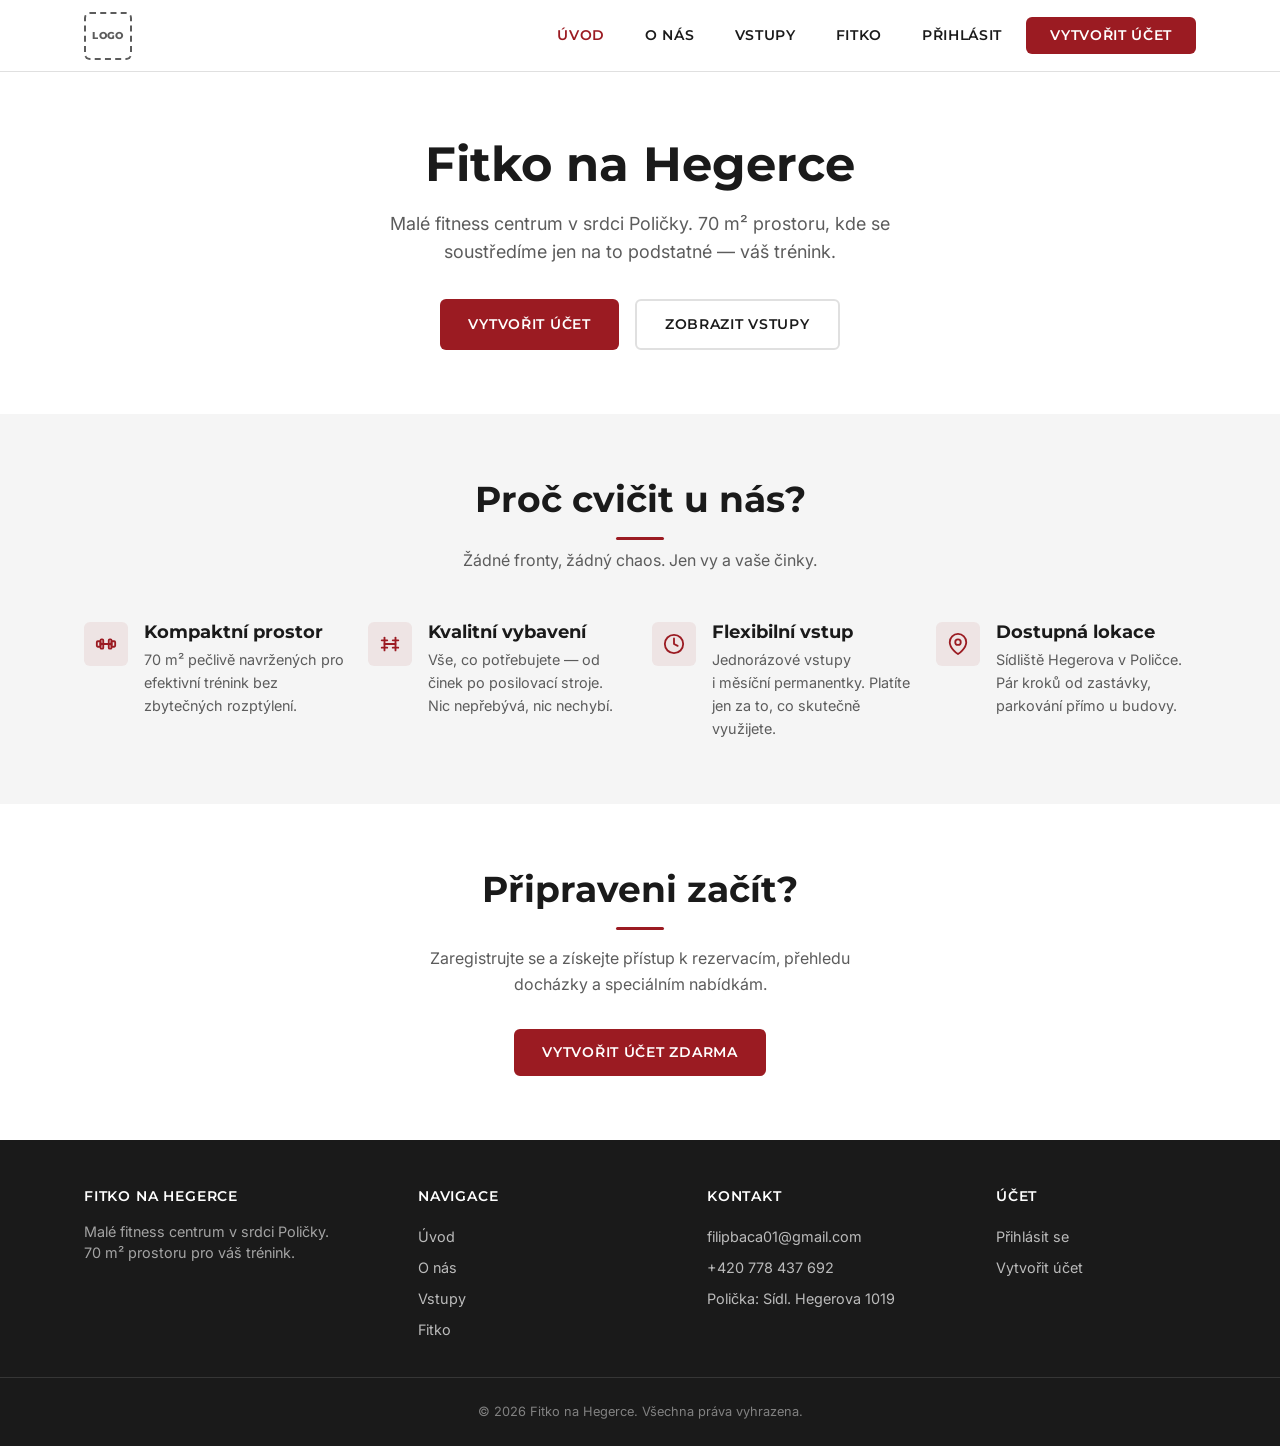
==== index.html @ 65547a9c "Add files via upload" ====
<!DOCTYPE html>
<html lang="cs">
<head>
  <meta charset="UTF-8">
  <meta name="viewport" content="width=device-width, initial-scale=1.0">
  <meta name="description" content="Fitko na Hegerce — malé fitness centrum v Poličce. 70 m² prostoru pro váš trénink. Přijďte si zacvičit!">
  <title>Fitko na Hegerce — Úvod</title>
  <link rel="stylesheet" href="style.css">
</head>
<body>
  <!-- NAVBAR -->
  <div id="navbar"></div>

  <main>
    <!-- HERO -->
    <section class="hero">
      <div class="container">
        <h1 class="fade-in">Fitko na Hegerce</h1>
        <p class="fade-in">Malé fitness centrum v&nbsp;srdci Poličky. 70&nbsp;m² prostoru, kde se soustředíme jen na to podstatné&nbsp;— váš trénink.</p>
        <div class="fade-in" style="display:flex; gap:var(--sp-md); justify-content:center; flex-wrap:wrap;">
          <a href="registrace.html" class="btn btn--primary">Vytvořit účet</a>
          <a href="vstupy.html" class="btn btn--secondary">Zobrazit vstupy</a>
        </div>
      </div>
    </section>

    <!-- FEATURES -->
    <section class="section section--alt">
      <div class="container">
        <div class="section__header fade-in">
          <h2>Proč cvičit u nás?</h2>
          <div class="accent-line"></div>
          <p>Žádné fronty, žádný chaos. Jen vy a vaše činky.</p>
        </div>

        <div class="feature-list fade-in">
          <div class="feature-item">
            <div class="feature-icon"><svg xmlns="http://www.w3.org/2000/svg" width="22" height="22" viewBox="0 0 24 24" fill="none" stroke="currentColor" stroke-width="2" stroke-linecap="round" stroke-linejoin="round"><rect x="2" y="9" width="4" height="6" rx="1"/><rect x="18" y="9" width="4" height="6" rx="1"/><path d="M6 12h12"/><rect x="6" y="7" width="3" height="10" rx="1"/><rect x="15" y="7" width="3" height="10" rx="1"/></svg></div>
            <div>
              <h4>Kompaktní prostor</h4>
              <p>70&nbsp;m² pečlivě navržených pro efektivní trénink bez zbytečných rozptýlení.</p>
            </div>
          </div>
          <div class="feature-item">
            <div class="feature-icon"><svg xmlns="http://www.w3.org/2000/svg" width="22" height="22" viewBox="0 0 24 24" fill="none" stroke="currentColor" stroke-width="2" stroke-linecap="round" stroke-linejoin="round"><path d="M6 5v14"/><path d="M18 5v14"/><path d="M6 12h12"/><path d="M3 8h6"/><path d="M3 16h6"/><path d="M15 8h6"/><path d="M15 16h6"/></svg></div>
            <div>
              <h4>Kvalitní vybavení</h4>
              <p>Vše, co potřebujete — od činek po posilovací stroje. Nic nepřebývá, nic nechybí.</p>
            </div>
          </div>
          <div class="feature-item">
            <div class="feature-icon"><svg xmlns="http://www.w3.org/2000/svg" width="22" height="22" viewBox="0 0 24 24" fill="none" stroke="currentColor" stroke-width="2" stroke-linecap="round" stroke-linejoin="round"><circle cx="12" cy="12" r="10"/><polyline points="12 6 12 12 16 14"/></svg></div>
            <div>
              <h4>Flexibilní vstup</h4>
              <p>Jednorázové vstupy i&nbsp;měsíční permanentky. Platíte jen za to, co skutečně využijete.</p>
            </div>
          </div>
          <div class="feature-item">
            <div class="feature-icon"><svg xmlns="http://www.w3.org/2000/svg" width="22" height="22" viewBox="0 0 24 24" fill="none" stroke="currentColor" stroke-width="2" stroke-linecap="round" stroke-linejoin="round"><path d="M21 10c0 7-9 13-9 13s-9-6-9-13a9 9 0 0 1 18 0z"/><circle cx="12" cy="10" r="3"/></svg></div>
            <div>
              <h4>Dostupná lokace</h4>
              <p>Sídliště Hegerova v&nbsp;Poličce. Pár kroků od zastávky, parkování přímo u budovy.</p>
            </div>
          </div>
        </div>
      </div>
    </section>

    <!-- CTA SECTION -->
    <section class="section">
      <div class="container text-center fade-in">
        <h2>Připraveni začít?</h2>
        <div class="accent-line"></div>
        <p class="mt-md" style="color:var(--clr-secondary); max-width:480px; margin-left:auto; margin-right:auto;">
          Zaregistrujte se a&nbsp;získejte přístup k&nbsp;rezervacím, přehledu docházky a&nbsp;speciálním nabídkám.
        </p>
        <a href="registrace.html" class="btn btn--primary mt-xl">Vytvořit účet zdarma</a>
      </div>
    </section>
  </main>

  <!-- FOOTER -->
  <div id="footer"></div>

  <script src="components.js"></script>
</body>
</html>
---- style.css ----
/* =============================================
   FITKO NA HEGERCE — Design System & Global Styles
   ============================================= */

/* ---------- Google Fonts ---------- */
@import url('https://fonts.googleapis.com/css2?family=Inter:wght@400;500&family=Montserrat:wght@400;500;600;700;800&display=swap');

/* ---------- Custom Properties ---------- */
:root {
  /* Brand palette */
  --clr-primary:   #9B1B22;
  --clr-primary-hover: #7d151b;
  --clr-secondary: #5C5C5C;
  --clr-text:      #1A1A1A;
  --clr-bg:        #FFFFFF;
  --clr-bg-alt:    #F5F5F5;
  --clr-border:    #E0E0E0;
  --clr-placeholder-bg: #D9D9D9;

  /* Typography */
  --ff-heading: 'Montserrat', sans-serif;
  --ff-body:    'Inter', 'Montserrat', sans-serif;

  /* Spacing scale */
  --sp-xs: 0.25rem;
  --sp-sm: 0.5rem;
  --sp-md: 1rem;
  --sp-lg: 1.5rem;
  --sp-xl: 2rem;
  --sp-2xl: 3rem;
  --sp-3xl: 4rem;

  /* Layout */
  --max-width: 1160px;
  --nav-height: 72px;
  --radius: 6px;
  --radius-lg: 10px;

  /* Transitions */
  --ease: cubic-bezier(.4,0,.2,1);
  --duration: 250ms;
}

/* ---------- Reset ---------- */
*,
*::before,
*::after {
  margin: 0;
  padding: 0;
  box-sizing: border-box;
}

html {
  scroll-behavior: smooth;
  -webkit-text-size-adjust: 100%;
}

body {
  font-family: var(--ff-body);
  font-size: 1rem;
  line-height: 1.6;
  color: var(--clr-text);
  background-color: var(--clr-bg);
  min-height: 100vh;
  display: flex;
  flex-direction: column;
  -webkit-font-smoothing: antialiased;
  -moz-osx-font-smoothing: grayscale;
}

main {
  flex: 1;
}

img {
  max-width: 100%;
  display: block;
}

a {
  color: inherit;
  text-decoration: none;
}

ul, ol {
  list-style: none;
}

button {
  font-family: inherit;
  cursor: pointer;
  border: none;
  background: none;
}

input, textarea, select {
  font-family: inherit;
  font-size: inherit;
}

/* ---------- Typography ---------- */
h1, h2, h3, h4 {
  font-family: var(--ff-heading);
  font-weight: 700;
  line-height: 1.2;
  color: var(--clr-text);
}

h1 { font-size: clamp(2rem, 5vw, 3rem); }
h2 { font-size: clamp(1.5rem, 3.5vw, 2.25rem); }
h3 { font-size: clamp(1.15rem, 2.5vw, 1.5rem); }
h4 { font-size: 1.125rem; }

p + p { margin-top: var(--sp-md); }

/* ---------- Container ---------- */
.container {
  width: 100%;
  max-width: var(--max-width);
  margin: 0 auto;
  padding: 0 var(--sp-lg);
}

/* ---------- NAVBAR ---------- */
.navbar {
  position: sticky;
  top: 0;
  z-index: 1000;
  height: var(--nav-height);
  background: var(--clr-bg);
  border-bottom: 1px solid var(--clr-border);
  display: flex;
  align-items: center;
}

.navbar .container {
  display: flex;
  align-items: center;
  justify-content: space-between;
}

/* Logo placeholder */
.logo-placeholder {
  width: 48px;
  height: 48px;
  border: 2px dashed var(--clr-secondary);
  border-radius: var(--radius);
  display: flex;
  align-items: center;
  justify-content: center;
  flex-shrink: 0;
}

.logo-placeholder span {
  font-family: var(--ff-heading);
  font-weight: 800;
  font-size: 0.6rem;
  color: var(--clr-secondary);
  text-transform: uppercase;
  letter-spacing: 0.05em;
}

/* Nav links */
.nav-links {
  display: flex;
  align-items: center;
  gap: var(--sp-sm);
}

.nav-links a {
  font-family: var(--ff-heading);
  font-weight: 600;
  font-size: 0.85rem;
  text-transform: uppercase;
  letter-spacing: 0.05em;
  padding: var(--sp-sm) var(--sp-md);
  border-radius: var(--radius);
  transition: color var(--duration) var(--ease),
              background var(--duration) var(--ease);
  white-space: nowrap;
}

.nav-links a:hover,
.nav-links a.active {
  color: var(--clr-primary);
}

/* CTA in navbar */
.nav-links .nav-cta {
  background: var(--clr-primary);
  color: var(--clr-bg) !important;
  padding: var(--sp-sm) var(--sp-lg);
  border-radius: var(--radius);
  transition: background var(--duration) var(--ease),
              transform var(--duration) var(--ease);
}

.nav-links .nav-cta:hover {
  background: var(--clr-primary-hover);
  transform: translateY(-1px);
}

/* Hamburger */
.hamburger {
  display: none;
  flex-direction: column;
  justify-content: center;
  gap: 5px;
  width: 32px;
  height: 32px;
  cursor: pointer;
  z-index: 1100;
}

.hamburger span {
  display: block;
  width: 100%;
  height: 2px;
  background: var(--clr-text);
  border-radius: 2px;
  transition: transform var(--duration) var(--ease),
              opacity var(--duration) var(--ease);
}

.hamburger.open span:nth-child(1) {
  transform: translateY(7px) rotate(45deg);
}
.hamburger.open span:nth-child(2) {
  opacity: 0;
}
.hamburger.open span:nth-child(3) {
  transform: translateY(-7px) rotate(-45deg);
}

/* Mobile nav */
@media (max-width: 860px) {
  .hamburger { display: flex; }

  .nav-links {
    position: fixed;
    top: 0;
    right: 0;
    width: min(320px, 85vw);
    height: 100vh;
    flex-direction: column;
    align-items: flex-start;
    padding: calc(var(--nav-height) + var(--sp-xl)) var(--sp-xl) var(--sp-xl);
    background: var(--clr-bg);
    border-left: 1px solid var(--clr-border);
    box-shadow: -4px 0 24px rgba(0,0,0,.08);
    transform: translateX(100%);
    transition: transform var(--duration) var(--ease);
    gap: var(--sp-xs);
  }

  .nav-links.open {
    transform: translateX(0);
  }

  .nav-links a {
    width: 100%;
    font-size: 0.95rem;
    padding: var(--sp-md);
    border-radius: var(--radius);
  }

  .nav-links a:hover {
    background: var(--clr-bg-alt);
  }

  .nav-links .nav-cta {
    margin-top: var(--sp-md);
    text-align: center;
  }
}

/* Mobile overlay */
.nav-overlay {
  display: none;
  position: fixed;
  inset: 0;
  background: rgba(0,0,0,.35);
  z-index: 999;
  opacity: 0;
  transition: opacity var(--duration) var(--ease);
}

.nav-overlay.open {
  display: block;
  opacity: 1;
}

/* ---------- HERO SECTION ---------- */
.hero {
  padding: var(--sp-3xl) 0;
  text-align: center;
}

.hero h1 {
  margin-bottom: var(--sp-md);
}

.hero p {
  font-size: 1.125rem;
  color: var(--clr-secondary);
  max-width: 600px;
  margin: 0 auto var(--sp-xl);
}

/* ---------- SECTIONS ---------- */
.section {
  padding: var(--sp-3xl) 0;
}

.section--alt {
  background: var(--clr-bg-alt);
}

.section__header {
  text-align: center;
  margin-bottom: var(--sp-2xl);
}

.section__header p {
  color: var(--clr-secondary);
  margin-top: var(--sp-sm);
  max-width: 560px;
  margin-left: auto;
  margin-right: auto;
}

/* Divider accent */
.accent-line {
  width: 48px;
  height: 3px;
  background: var(--clr-primary);
  border-radius: 2px;
  margin: var(--sp-md) auto 0;
}

/* ---------- BUTTONS ---------- */
.btn {
  display: inline-flex;
  align-items: center;
  justify-content: center;
  gap: var(--sp-sm);
  font-family: var(--ff-heading);
  font-weight: 600;
  font-size: 0.9rem;
  text-transform: uppercase;
  letter-spacing: 0.05em;
  padding: 0.75rem 1.75rem;
  border-radius: var(--radius);
  transition: background var(--duration) var(--ease),
              transform var(--duration) var(--ease),
              box-shadow var(--duration) var(--ease);
  cursor: pointer;
  border: none;
  white-space: nowrap;
}

.btn--primary {
  background: var(--clr-primary);
  color: var(--clr-bg);
}

.btn--primary:hover {
  background: var(--clr-primary-hover);
  transform: translateY(-1px);
  box-shadow: 0 4px 14px rgba(155,27,34,.25);
}

.btn--secondary {
  background: transparent;
  color: var(--clr-text);
  border: 2px solid var(--clr-border);
}

.btn--secondary:hover {
  border-color: var(--clr-secondary);
  background: var(--clr-bg-alt);
}

.btn:disabled {
  opacity: .55;
  cursor: not-allowed;
  transform: none !important;
  box-shadow: none !important;
}

/* ---------- CARDS / GRID ---------- */
.card-grid {
  display: grid;
  gap: var(--sp-lg);
}

.card-grid--3 {
  grid-template-columns: repeat(auto-fit, minmax(280px, 1fr));
}

.card-grid--2 {
  grid-template-columns: repeat(auto-fit, minmax(320px, 1fr));
}

.card {
  background: var(--clr-bg);
  border: 1px solid var(--clr-border);
  border-radius: var(--radius-lg);
  padding: var(--sp-xl);
  transition: border-color var(--duration) var(--ease),
              box-shadow var(--duration) var(--ease);
}

.card:hover {
  border-color: var(--clr-secondary);
  box-shadow: 0 2px 12px rgba(0,0,0,.05);
}

.card h3 {
  margin-bottom: var(--sp-sm);
}

.card p {
  color: var(--clr-secondary);
  font-size: 0.95rem;
}

/* ---------- GALLERY PLACEHOLDERS ---------- */
.gallery-grid {
  display: grid;
  gap: var(--sp-lg);
  grid-template-columns: repeat(auto-fit, minmax(260px, 1fr));
}

.gallery-placeholder {
  aspect-ratio: 16 / 10;
  background: var(--clr-placeholder-bg);
  border-radius: var(--radius-lg);
  display: flex;
  align-items: center;
  justify-content: center;
  color: var(--clr-secondary);
  font-family: var(--ff-heading);
  font-weight: 600;
  font-size: 0.85rem;
  text-transform: uppercase;
  letter-spacing: 0.05em;
  border: 1px solid var(--clr-border);
}

.gallery-placeholder--wide {
  grid-column: span 2;
}

@media (max-width: 600px) {
  .gallery-placeholder--wide {
    grid-column: span 1;
  }
}

/* ---------- FORMS ---------- */
.form-wrapper {
  max-width: 520px;
  margin: 0 auto;
  background: var(--clr-bg);
  border: 1px solid var(--clr-border);
  border-radius: var(--radius-lg);
  padding: var(--sp-2xl);
}

.form-group {
  margin-bottom: var(--sp-lg);
}

.form-group label {
  display: block;
  font-family: var(--ff-heading);
  font-weight: 600;
  font-size: 0.85rem;
  text-transform: uppercase;
  letter-spacing: 0.04em;
  margin-bottom: var(--sp-xs);
  color: var(--clr-text);
}

.form-group input {
  width: 100%;
  padding: 0.7rem 0.9rem;
  border: 1px solid var(--clr-border);
  border-radius: var(--radius);
  background: var(--clr-bg);
  color: var(--clr-text);
  transition: border-color var(--duration) var(--ease),
              box-shadow var(--duration) var(--ease);
}

.form-group input:focus {
  outline: none;
  border-color: var(--clr-primary);
  box-shadow: 0 0 0 3px rgba(155,27,34,.1);
}

.form-group input::placeholder {
  color: #A0A0A0;
}

/* Password wrapper */
.password-wrapper {
  position: relative;
}

.password-wrapper input {
  padding-right: 3rem;
}

.password-toggle {
  position: absolute;
  right: 0.7rem;
  top: 50%;
  transform: translateY(-50%);
  background: none;
  border: none;
  color: var(--clr-secondary);
  cursor: pointer;
  padding: var(--sp-xs);
  display: flex;
  align-items: center;
  justify-content: center;
  transition: color var(--duration) var(--ease);
}

.password-toggle:hover {
  color: var(--clr-primary);
}

.form-row {
  display: grid;
  grid-template-columns: 1fr 1fr;
  gap: var(--sp-lg);
}

@media (max-width: 500px) {
  .form-row {
    grid-template-columns: 1fr;
  }
}

.form-error {
  font-size: 0.8rem;
  color: var(--clr-primary);
  margin-top: var(--sp-xs);
  display: none;
}

/* ---------- FOOTER ---------- */
.footer {
  background: var(--clr-text);
  color: var(--clr-bg);
  padding: var(--sp-2xl) 0 var(--sp-lg);
}

.footer .container {
  display: flex;
  flex-wrap: wrap;
  justify-content: space-between;
  gap: var(--sp-xl);
}

.footer-col {
  min-width: 200px;
}

.footer-col h4 {
  color: var(--clr-bg);
  font-family: var(--ff-heading);
  font-weight: 600;
  font-size: 0.85rem;
  text-transform: uppercase;
  letter-spacing: 0.06em;
  margin-bottom: var(--sp-md);
}

.footer-col a {
  display: block;
  color: rgba(255,255,255,.7);
  font-size: 0.9rem;
  padding: var(--sp-xs) 0;
  transition: color var(--duration) var(--ease);
}

.footer-col a:hover {
  color: var(--clr-bg);
}

.footer-bottom {
  margin-top: var(--sp-xl);
  padding-top: var(--sp-lg);
  border-top: 1px solid rgba(255,255,255,.12);
  text-align: center;
  font-size: 0.8rem;
  color: rgba(255,255,255,.45);
}

/* ---------- PRICING TABLE ---------- */
.pricing-grid {
  display: grid;
  gap: var(--sp-lg);
  grid-template-columns: repeat(auto-fit, minmax(260px, 1fr));
}

.pricing-card {
  background: var(--clr-bg);
  border: 1px solid var(--clr-border);
  border-radius: var(--radius-lg);
  padding: var(--sp-xl);
  text-align: center;
  transition: border-color var(--duration) var(--ease),
              box-shadow var(--duration) var(--ease),
              transform var(--duration) var(--ease);
}

.pricing-card:hover {
  border-color: var(--clr-primary);
  box-shadow: 0 4px 20px rgba(155,27,34,.08);
  transform: translateY(-2px);
}

.pricing-card.featured {
  border-color: var(--clr-primary);
  border-width: 2px;
  position: relative;
}

.pricing-card .price {
  font-family: var(--ff-heading);
  font-weight: 800;
  font-size: 2.5rem;
  color: var(--clr-text);
  margin: var(--sp-md) 0 var(--sp-xs);
}

.pricing-card .price-unit {
  font-size: 0.85rem;
  color: var(--clr-secondary);
  font-weight: 400;
}

.pricing-card .price-label {
  font-family: var(--ff-heading);
  font-weight: 600;
  font-size: 1rem;
  text-transform: uppercase;
  letter-spacing: 0.04em;
  color: var(--clr-text);
}

.pricing-card p {
  color: var(--clr-secondary);
  font-size: 0.9rem;
  margin-top: var(--sp-sm);
  margin-bottom: var(--sp-lg);
}

/* ---------- Feature List ---------- */
.feature-list {
  display: grid;
  gap: var(--sp-lg);
  grid-template-columns: repeat(auto-fit, minmax(240px, 1fr));
}

.feature-item {
  display: flex;
  gap: var(--sp-md);
  align-items: flex-start;
}

.feature-icon {
  width: 44px;
  height: 44px;
  border-radius: var(--radius);
  background: rgba(155,27,34,.08);
  color: var(--clr-primary);
  display: flex;
  align-items: center;
  justify-content: center;
  flex-shrink: 0;
  font-size: 1.2rem;
}

.feature-item h4 {
  margin-bottom: var(--sp-xs);
}

.feature-item p {
  color: var(--clr-secondary);
  font-size: 0.9rem;
}

/* ---------- Utility ---------- */
.text-center { text-align: center; }
.mt-sm { margin-top: var(--sp-sm); }
.mt-md { margin-top: var(--sp-md); }
.mt-lg { margin-top: var(--sp-lg); }
.mt-xl { margin-top: var(--sp-xl); }
.mt-2xl { margin-top: var(--sp-2xl); }
.mb-lg { margin-bottom: var(--sp-lg); }

/* Fade-in animation */
.fade-in {
  opacity: 0;
  transform: translateY(16px);
  transition: opacity 0.5s var(--ease), transform 0.5s var(--ease);
}

.fade-in.visible {
  opacity: 1;
  transform: translateY(0);
}
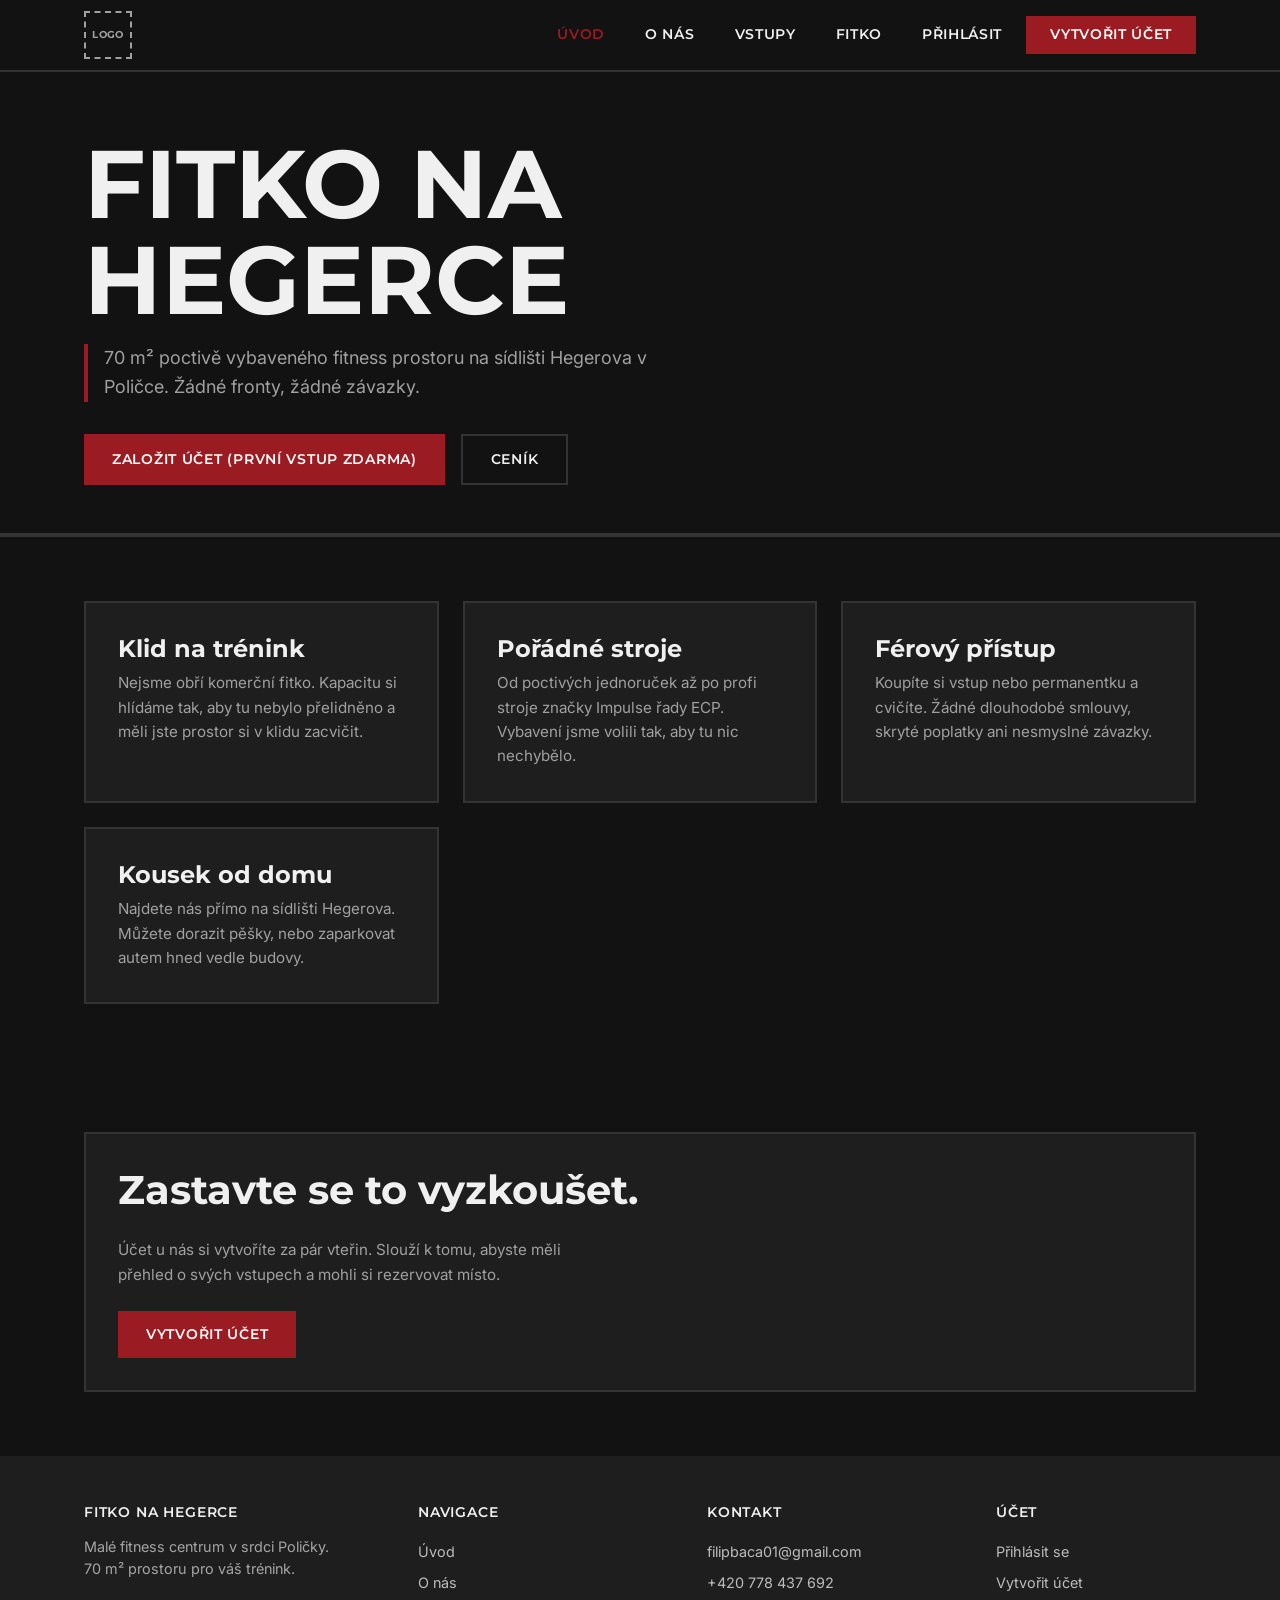
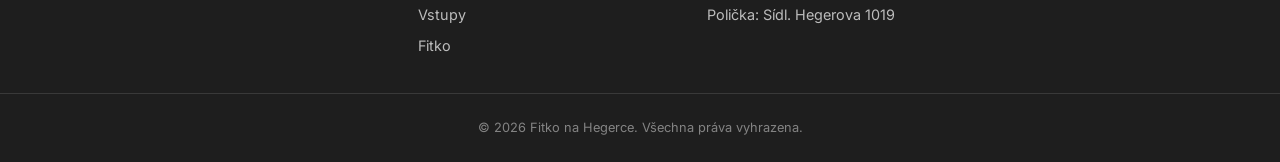
==== commit a1835911: "Add files via upload" ====
--- a/index.html
+++ b/index.html
@@ -1,80 +1,72 @@
 <!DOCTYPE html>
 <html lang="cs">
+
 <head>
   <meta charset="UTF-8">
   <meta name="viewport" content="width=device-width, initial-scale=1.0">
-  <meta name="description" content="Fitko na Hegerce — malé fitness centrum v Poličce. 70 m² prostoru pro váš trénink. Přijďte si zacvičit!">
+  <meta name="description"
+    content="Fitko na Hegerce — malé fitness centrum v Poličce. 70 m² prostoru pro váš trénink. Přijďte si zacvičit!">
   <title>Fitko na Hegerce — Úvod</title>
   <link rel="stylesheet" href="style.css">
 </head>
+
 <body>
   <!-- NAVBAR -->
   <div id="navbar"></div>
 
   <main>
-    <!-- HERO -->
-    <section class="hero">
+    <section class="hero hero--home">
       <div class="container">
-        <h1 class="fade-in">Fitko na Hegerce</h1>
-        <p class="fade-in">Malé fitness centrum v&nbsp;srdci Poličky. 70&nbsp;m² prostoru, kde se soustředíme jen na to podstatné&nbsp;— váš trénink.</p>
-        <div class="fade-in" style="display:flex; gap:var(--sp-md); justify-content:center; flex-wrap:wrap;">
-          <a href="registrace.html" class="btn btn--primary">Vytvořit účet</a>
-          <a href="vstupy.html" class="btn btn--secondary">Zobrazit vstupy</a>
+        <h1 class="text-display fade-in">
+          Fitko na Hegerce
+        </h1>
+        <p class="fade-in accent-bar">
+          70&nbsp;m² poctivě vybaveného fitness prostoru na sídlišti Hegerova v Poličce. Žádné fronty, žádné závazky.
+        </p>
+        <div class="fade-in btn-group">
+          <a href="registrace.html" class="btn btn--primary btn--lg">Založit účet (první vstup zdarma)</a>
+          <a href="vstupy.html" class="btn btn--secondary btn--lg">Ceník</a>
         </div>
       </div>
     </section>
 
-    <!-- FEATURES -->
-    <section class="section section--alt">
+    <section class="section section--border-top">
       <div class="container">
-        <div class="section__header fade-in">
-          <h2>Proč cvičit u nás?</h2>
-          <div class="accent-line"></div>
-          <p>Žádné fronty, žádný chaos. Jen vy a vaše činky.</p>
-        </div>
-
-        <div class="feature-list fade-in">
-          <div class="feature-item">
-            <div class="feature-icon"><svg xmlns="http://www.w3.org/2000/svg" width="22" height="22" viewBox="0 0 24 24" fill="none" stroke="currentColor" stroke-width="2" stroke-linecap="round" stroke-linejoin="round"><rect x="2" y="9" width="4" height="6" rx="1"/><rect x="18" y="9" width="4" height="6" rx="1"/><path d="M6 12h12"/><rect x="6" y="7" width="3" height="10" rx="1"/><rect x="15" y="7" width="3" height="10" rx="1"/></svg></div>
-            <div>
-              <h4>Kompaktní prostor</h4>
-              <p>70&nbsp;m² pečlivě navržených pro efektivní trénink bez zbytečných rozptýlení.</p>
-            </div>
+        <div class="card-grid card-grid--2 fade-in">
+          <div class="card">
+            <h3>Klid na trénink</h3>
+            <p class="mt-sm">Nejsme obří komerční fitko. Kapacitu si hlídáme tak, aby tu nebylo
+              přelidněno a měli jste prostor si v klidu zacvičit.</p>
           </div>
-          <div class="feature-item">
-            <div class="feature-icon"><svg xmlns="http://www.w3.org/2000/svg" width="22" height="22" viewBox="0 0 24 24" fill="none" stroke="currentColor" stroke-width="2" stroke-linecap="round" stroke-linejoin="round"><path d="M6 5v14"/><path d="M18 5v14"/><path d="M6 12h12"/><path d="M3 8h6"/><path d="M3 16h6"/><path d="M15 8h6"/><path d="M15 16h6"/></svg></div>
-            <div>
-              <h4>Kvalitní vybavení</h4>
-              <p>Vše, co potřebujete — od činek po posilovací stroje. Nic nepřebývá, nic nechybí.</p>
-            </div>
+          <div class="card">
+            <h3>Pořádné stroje</h3>
+            <p class="mt-sm">Od poctivých jednoruček až po profi stroje značky Impulse řady ECP.
+              Vybavení jsme volili tak, aby tu nic nechybělo.</p>
           </div>
-          <div class="feature-item">
-            <div class="feature-icon"><svg xmlns="http://www.w3.org/2000/svg" width="22" height="22" viewBox="0 0 24 24" fill="none" stroke="currentColor" stroke-width="2" stroke-linecap="round" stroke-linejoin="round"><circle cx="12" cy="12" r="10"/><polyline points="12 6 12 12 16 14"/></svg></div>
-            <div>
-              <h4>Flexibilní vstup</h4>
-              <p>Jednorázové vstupy i&nbsp;měsíční permanentky. Platíte jen za to, co skutečně využijete.</p>
-            </div>
+          <div class="card">
+            <h3>Férový přístup</h3>
+            <p class="mt-sm">Koupíte si vstup nebo permanentku a cvičíte. Žádné dlouhodobé smlouvy,
+              skryté poplatky ani nesmyslné závazky.</p>
           </div>
-          <div class="feature-item">
-            <div class="feature-icon"><svg xmlns="http://www.w3.org/2000/svg" width="22" height="22" viewBox="0 0 24 24" fill="none" stroke="currentColor" stroke-width="2" stroke-linecap="round" stroke-linejoin="round"><path d="M21 10c0 7-9 13-9 13s-9-6-9-13a9 9 0 0 1 18 0z"/><circle cx="12" cy="10" r="3"/></svg></div>
-            <div>
-              <h4>Dostupná lokace</h4>
-              <p>Sídliště Hegerova v&nbsp;Poličce. Pár kroků od zastávky, parkování přímo u budovy.</p>
-            </div>
+          <div class="card">
+            <h3>Kousek od domu</h3>
+            <p class="mt-sm">Najdete nás přímo na sídlišti Hegerova. Můžete dorazit pěšky, nebo
+              zaparkovat autem hned vedle budovy.</p>
           </div>
         </div>
       </div>
     </section>
 
-    <!-- CTA SECTION -->
     <section class="section">
-      <div class="container text-center fade-in">
-        <h2>Připraveni začít?</h2>
-        <div class="accent-line"></div>
-        <p class="mt-md" style="color:var(--clr-secondary); max-width:480px; margin-left:auto; margin-right:auto;">
-          Zaregistrujte se a&nbsp;získejte přístup k&nbsp;rezervacím, přehledu docházky a&nbsp;speciálním nabídkám.
-        </p>
-        <a href="registrace.html" class="btn btn--primary mt-xl">Vytvořit účet zdarma</a>
+      <div class="container fade-in">
+        <div class="card card--cta">
+          <h2 class="mb-lg">Zastavte se to vyzkoušet.</h2>
+          <p class="mb-lg">
+            Účet u nás si vytvoříte za pár vteřin. Slouží k tomu, abyste měli přehled o svých vstupech a mohli si
+            rezervovat místo.
+          </p>
+          <a href="registrace.html" class="btn btn--primary">Vytvořit účet</a>
+        </div>
       </div>
     </section>
   </main>
@@ -84,4 +76,5 @@
 
   <script src="components.js"></script>
 </body>
-</html>
+
+</html>
--- a/style.css
+++ b/style.css
@@ -3,23 +3,28 @@
    ============================================= */
 
 /* ---------- Google Fonts ---------- */
-@import url('https://fonts.googleapis.com/css2?family=Inter:wght@400;500&family=Montserrat:wght@400;500;600;700;800&display=swap');
+@import url('https://fonts.googleapis.com/css2?family=Inter:wght@400;500&family=Montserrat:wght@400;500;600;700&display=swap');
 
 /* ---------- Custom Properties ---------- */
 :root {
   /* Brand palette */
-  --clr-primary:   #9B1B22;
-  --clr-primary-hover: #7d151b;
-  --clr-secondary: #5C5C5C;
-  --clr-text:      #1A1A1A;
-  --clr-bg:        #FFFFFF;
-  --clr-bg-alt:    #F5F5F5;
-  --clr-border:    #E0E0E0;
-  --clr-placeholder-bg: #D9D9D9;
+  --clr-primary: #9B1B22;
+  --clr-primary-hover: #b92028; /* Světlejší červená pro hover na tmavém pozadí */
+  --clr-secondary: #A0A0A0; /* Světlejší šedá pro podnadpisy */
+  --clr-text: #F0F0F0; /* Off-white pro hlavní text, ne čistá bílá */
+  
+  /* Dark mode backgrounds */
+  --clr-bg: #121212; /* Hluboká asfaltová šedá */
+  --clr-bg-alt: #1E1E1E; /* Světlejší vrstva pro karty a sekce */
+  
+  /* Borders and UI */
+  --clr-border: #333333; /* Subtilní tmavé ohraničení */
+  --clr-placeholder-bg: #2A2A2A;
+  --clr-error: #ef4444;
 
   /* Typography */
   --ff-heading: 'Montserrat', sans-serif;
-  --ff-body:    'Inter', 'Montserrat', sans-serif;
+  --ff-body: 'Inter', 'Montserrat', sans-serif;
 
   /* Spacing scale */
   --sp-xs: 0.25rem;
@@ -33,11 +38,10 @@
   /* Layout */
   --max-width: 1160px;
   --nav-height: 72px;
-  --radius: 6px;
-  --radius-lg: 10px;
+  --radius: 0px;
 
   /* Transitions */
-  --ease: cubic-bezier(.4,0,.2,1);
+  --ease: cubic-bezier(.4, 0, .2, 1);
   --duration: 250ms;
 }
 
@@ -53,9 +57,11 @@
 html {
   scroll-behavior: smooth;
   -webkit-text-size-adjust: 100%;
+  background-color: var(--clr-bg);
 }
 
 body {
+  margin: 0;
   font-family: var(--ff-body);
   font-size: 1rem;
   line-height: 1.6;
@@ -82,7 +88,8 @@
   text-decoration: none;
 }
 
-ul, ol {
+ul,
+ol {
   list-style: none;
 }
 
@@ -93,25 +100,43 @@
   background: none;
 }
 
-input, textarea, select {
+input,
+textarea,
+select {
   font-family: inherit;
   font-size: inherit;
 }
 
 /* ---------- Typography ---------- */
-h1, h2, h3, h4 {
+h1,
+h2,
+h3,
+h4 {
   font-family: var(--ff-heading);
   font-weight: 700;
   line-height: 1.2;
   color: var(--clr-text);
 }
 
-h1 { font-size: clamp(2rem, 5vw, 3rem); }
-h2 { font-size: clamp(1.5rem, 3.5vw, 2.25rem); }
-h3 { font-size: clamp(1.15rem, 2.5vw, 1.5rem); }
-h4 { font-size: 1.125rem; }
-
-p + p { margin-top: var(--sp-md); }
+h1 {
+  font-size: clamp(2rem, 5vw, 3rem);
+}
+
+h2 {
+  font-size: clamp(1.5rem, 3.5vw, 2.25rem);
+}
+
+h3 {
+  font-size: clamp(1.15rem, 2.5vw, 1.5rem);
+}
+
+h4 {
+  font-size: 1.125rem;
+}
+
+p+p {
+  margin-top: var(--sp-md);
+}
 
 /* ---------- Container ---------- */
 .container {
@@ -128,7 +153,7 @@
   z-index: 1000;
   height: var(--nav-height);
   background: var(--clr-bg);
-  border-bottom: 1px solid var(--clr-border);
+  border-bottom: 2px solid var(--clr-border);
   display: flex;
   align-items: center;
 }
@@ -153,7 +178,7 @@
 
 .logo-placeholder span {
   font-family: var(--ff-heading);
-  font-weight: 800;
+  font-weight: 700;
   font-size: 0.6rem;
   color: var(--clr-secondary);
   text-transform: uppercase;
@@ -176,7 +201,7 @@
   padding: var(--sp-sm) var(--sp-md);
   border-radius: var(--radius);
   transition: color var(--duration) var(--ease),
-              background var(--duration) var(--ease);
+    background var(--duration) var(--ease);
   white-space: nowrap;
 }
 
@@ -188,11 +213,11 @@
 /* CTA in navbar */
 .nav-links .nav-cta {
   background: var(--clr-primary);
-  color: var(--clr-bg) !important;
+  color: #FFFFFF !important;
   padding: var(--sp-sm) var(--sp-lg);
   border-radius: var(--radius);
   transition: background var(--duration) var(--ease),
-              transform var(--duration) var(--ease);
+    transform var(--duration) var(--ease);
 }
 
 .nav-links .nav-cta:hover {
@@ -214,27 +239,31 @@
 
 .hamburger span {
   display: block;
-  width: 100%;
+  width: 24px;
   height: 2px;
   background: var(--clr-text);
   border-radius: 2px;
   transition: transform var(--duration) var(--ease),
-              opacity var(--duration) var(--ease);
+    opacity var(--duration) var(--ease);
 }
 
 .hamburger.open span:nth-child(1) {
   transform: translateY(7px) rotate(45deg);
 }
+
 .hamburger.open span:nth-child(2) {
   opacity: 0;
 }
+
 .hamburger.open span:nth-child(3) {
   transform: translateY(-7px) rotate(-45deg);
 }
 
 /* Mobile nav */
 @media (max-width: 860px) {
-  .hamburger { display: flex; }
+  .hamburger {
+    display: flex;
+  }
 
   .nav-links {
     position: fixed;
@@ -247,7 +276,7 @@
     padding: calc(var(--nav-height) + var(--sp-xl)) var(--sp-xl) var(--sp-xl);
     background: var(--clr-bg);
     border-left: 1px solid var(--clr-border);
-    box-shadow: -4px 0 24px rgba(0,0,0,.08);
+    box-shadow: -4px 0 24px rgba(0, 0, 0, .08);
     transform: translateX(100%);
     transition: transform var(--duration) var(--ease);
     gap: var(--sp-xs);
@@ -271,6 +300,9 @@
   .nav-links .nav-cta {
     margin-top: var(--sp-md);
     text-align: center;
+    display: block;
+    width: 100%;
+    color: #FFFFFF;
   }
 }
 
@@ -279,7 +311,7 @@
   display: none;
   position: fixed;
   inset: 0;
-  background: rgba(0,0,0,.35);
+  background: rgba(0, 0, 0, .35);
   z-index: 999;
   opacity: 0;
   transition: opacity var(--duration) var(--ease);
@@ -296,6 +328,12 @@
   text-align: center;
 }
 
+.hero--home {
+  text-align: left;
+  padding: var(--sp-3xl) 0 var(--sp-2xl);
+  border-bottom: 2px solid var(--clr-border);
+}
+
 .hero h1 {
   margin-bottom: var(--sp-md);
 }
@@ -305,6 +343,121 @@
   color: var(--clr-secondary);
   max-width: 600px;
   margin: 0 auto var(--sp-xl);
+}
+
+.hero--home p {
+  margin-left: 0;
+  margin-right: 0;
+}
+
+/* ---------- DISPLAY HEADING ---------- */
+.text-display {
+  font-family: var(--ff-heading);
+  font-size: clamp(3rem, 9vw, 6rem);
+  font-weight: 700;
+  line-height: 1;
+  text-transform: uppercase;
+  max-width: 900px;
+}
+
+/* ---------- ACCENT BAR (left border on text) ---------- */
+.accent-bar {
+  border-left: 4px solid var(--clr-primary);
+  padding-left: var(--sp-md);
+  font-size: 1.2rem;
+  max-width: 500px;
+}
+
+/* ---------- BUTTON GROUP ---------- */
+.btn-group {
+  display: flex;
+  gap: var(--sp-md);
+  flex-wrap: wrap;
+}
+
+.btn--lg {
+  font-size: 1rem;
+  padding: 1rem 1.5rem;
+}
+
+/* ---------- FULL WIDTH BUTTON ---------- */
+.btn--full {
+  width: 100%;
+}
+
+/* ---------- SECTION BORDER TOP ---------- */
+.section--border-top {
+  border-top: 2px solid var(--clr-border);
+}
+
+/* ---------- CARD CTA (large padding variant) ---------- */
+.card--cta {
+  padding: var(--sp-3xl);
+}
+
+.card--cta h2 {
+  font-size: clamp(1.75rem, 4vw, 2.5rem);
+}
+
+.card--cta p {
+  color: var(--clr-secondary);
+  max-width: 480px;
+}
+
+/* ---------- FORM PAGE HEADING ---------- */
+.form-heading {
+  font-size: clamp(1.5rem, 3vw, 2rem);
+}
+
+.form-subtitle {
+  color: var(--clr-secondary);
+  margin-top: var(--sp-sm);
+  font-size: 0.95rem;
+}
+
+/* ---------- FORM LINK ---------- */
+.form-footer {
+  font-size: 0.9rem;
+  color: var(--clr-secondary);
+}
+
+.form-footer a {
+  color: var(--clr-primary);
+  font-weight: 600;
+}
+
+/* ---------- FORM WRAPPER WIDE ---------- */
+.form-wrapper--wide {
+  max-width: 580px;
+}
+
+/* ---------- SECTION TOP PADDING ---------- */
+.section--pt-3xl {
+  padding-top: var(--sp-3xl);
+}
+
+/* ---------- CHECK LIST (o-nas) ---------- */
+.check-list {
+  margin-top: var(--sp-md);
+  display: flex;
+  flex-direction: column;
+  gap: var(--sp-sm);
+}
+
+.check-list li {
+  display: flex;
+  gap: var(--sp-sm);
+  align-items: center;
+}
+
+.check-list svg {
+  color: var(--clr-primary);
+  flex-shrink: 0;
+}
+
+/* ---------- GALLERY PLACEHOLDER ICON ---------- */
+.gallery-placeholder svg {
+  margin-right: 6px;
 }
 
 /* ---------- SECTIONS ---------- */
@@ -352,8 +505,8 @@
   padding: 0.75rem 1.75rem;
   border-radius: var(--radius);
   transition: background var(--duration) var(--ease),
-              transform var(--duration) var(--ease),
-              box-shadow var(--duration) var(--ease);
+    transform var(--duration) var(--ease),
+    box-shadow var(--duration) var(--ease);
   cursor: pointer;
   border: none;
   white-space: nowrap;
@@ -361,13 +514,11 @@
 
 .btn--primary {
   background: var(--clr-primary);
-  color: var(--clr-bg);
+  color: #FFFFFF;
 }
 
 .btn--primary:hover {
   background: var(--clr-primary-hover);
-  transform: translateY(-1px);
-  box-shadow: 0 4px 14px rgba(155,27,34,.25);
 }
 
 .btn--secondary {
@@ -377,7 +528,7 @@
 }
 
 .btn--secondary:hover {
-  border-color: var(--clr-secondary);
+  border-color: var(--clr-text);
   background: var(--clr-bg-alt);
 }
 
@@ -403,17 +554,14 @@
 }
 
 .card {
-  background: var(--clr-bg);
-  border: 1px solid var(--clr-border);
-  border-radius: var(--radius-lg);
+  background: var(--clr-bg-alt);
+  border: 2px solid var(--clr-border);
   padding: var(--sp-xl);
-  transition: border-color var(--duration) var(--ease),
-              box-shadow var(--duration) var(--ease);
+  transition: border-color var(--duration) var(--ease);
 }
 
 .card:hover {
-  border-color: var(--clr-secondary);
-  box-shadow: 0 2px 12px rgba(0,0,0,.05);
+  border-color: var(--clr-primary);
 }
 
 .card h3 {
@@ -435,7 +583,6 @@
 .gallery-placeholder {
   aspect-ratio: 16 / 10;
   background: var(--clr-placeholder-bg);
-  border-radius: var(--radius-lg);
   display: flex;
   align-items: center;
   justify-content: center;
@@ -462,14 +609,15 @@
 .form-wrapper {
   max-width: 520px;
   margin: 0 auto;
-  background: var(--clr-bg);
-  border: 1px solid var(--clr-border);
-  border-radius: var(--radius-lg);
+  background: var(--clr-bg-alt);
+  border: 2px solid var(--clr-border);
   padding: var(--sp-2xl);
 }
 
 .form-group {
-  margin-bottom: var(--sp-lg);
+  position: relative;
+  margin-bottom: calc(var(--sp-lg) + 24px);
+  /* Extra space for absolute form-hint */
 }
 
 .form-group label {
@@ -486,18 +634,18 @@
 .form-group input {
   width: 100%;
   padding: 0.7rem 0.9rem;
-  border: 1px solid var(--clr-border);
+  border: 2px solid var(--clr-border);
   border-radius: var(--radius);
   background: var(--clr-bg);
   color: var(--clr-text);
   transition: border-color var(--duration) var(--ease),
-              box-shadow var(--duration) var(--ease);
+    box-shadow var(--duration) var(--ease);
 }
 
 .form-group input:focus {
   outline: none;
   border-color: var(--clr-primary);
-  box-shadow: 0 0 0 3px rgba(155,27,34,.1);
+  box-shadow: 0 0 0 3px rgba(155, 27, 34, .1);
 }
 
 .form-group input::placeholder {
@@ -547,15 +695,62 @@
 
 .form-error {
   font-size: 0.8rem;
-  color: var(--clr-primary);
+  color: var(--clr-error);
   margin-top: var(--sp-xs);
   display: none;
 }
 
+/* Validation states */
+.form-group.has-error input {
+  border-color: var(--clr-error);
+  box-shadow: 0 0 0 3px rgba(239, 68, 68, .1);
+}
+
+.form-group.has-error label {
+  color: var(--clr-error);
+}
+
+.form-group.has-success input {
+  border-color: #2e7d32;
+  box-shadow: 0 0 0 3px rgba(46, 125, 50, .08);
+}
+
+.form-hint {
+  position: absolute;
+  top: 100%;
+  left: 0;
+  right: 0;
+  display: flex;
+  align-items: flex-start;
+  gap: 6px;
+  font-size: 0.8rem;
+  color: var(--clr-error);
+  margin-top: 4px;
+  padding: 6px 10px;
+  background: rgba(239, 68, 68, .06);
+  border-left: 3px solid var(--clr-error);
+  opacity: 0;
+  visibility: hidden;
+  transform: translateY(-4px);
+  transition: opacity 0.2s var(--ease), transform 0.2s var(--ease), visibility 0.2s;
+  z-index: 10;
+}
+
+.form-hint.visible {
+  opacity: 1;
+  visibility: visible;
+  transform: translateY(0);
+}
+
+.form-hint svg {
+  flex-shrink: 0;
+  margin-top: 1px;
+}
+
 /* ---------- FOOTER ---------- */
 .footer {
-  background: var(--clr-text);
-  color: var(--clr-bg);
+  background: var(--clr-bg-alt);
+  color: var(--clr-text);
   padding: var(--sp-2xl) 0 var(--sp-lg);
 }
 
@@ -571,7 +766,7 @@
 }
 
 .footer-col h4 {
-  color: var(--clr-bg);
+  color: var(--clr-text);
   font-family: var(--ff-heading);
   font-weight: 600;
   font-size: 0.85rem;
@@ -582,23 +777,23 @@
 
 .footer-col a {
   display: block;
-  color: rgba(255,255,255,.7);
+  color: rgba(255, 255, 255, .7);
   font-size: 0.9rem;
   padding: var(--sp-xs) 0;
   transition: color var(--duration) var(--ease);
 }
 
 .footer-col a:hover {
-  color: var(--clr-bg);
+  color: var(--clr-text);
 }
 
 .footer-bottom {
   margin-top: var(--sp-xl);
   padding-top: var(--sp-lg);
-  border-top: 1px solid rgba(255,255,255,.12);
+  border-top: 1px solid rgba(255, 255, 255, .12);
   text-align: center;
   font-size: 0.8rem;
-  color: rgba(255,255,255,.45);
+  color: rgba(255, 255, 255, .45);
 }
 
 /* ---------- PRICING TABLE ---------- */
@@ -610,19 +805,14 @@
 
 .pricing-card {
   background: var(--clr-bg);
-  border: 1px solid var(--clr-border);
-  border-radius: var(--radius-lg);
+  border: 2px solid var(--clr-border);
   padding: var(--sp-xl);
   text-align: center;
-  transition: border-color var(--duration) var(--ease),
-              box-shadow var(--duration) var(--ease),
-              transform var(--duration) var(--ease);
+  transition: border-color var(--duration) var(--ease);
 }
 
 .pricing-card:hover {
   border-color: var(--clr-primary);
-  box-shadow: 0 4px 20px rgba(155,27,34,.08);
-  transform: translateY(-2px);
 }
 
 .pricing-card.featured {
@@ -633,7 +823,7 @@
 
 .pricing-card .price {
   font-family: var(--ff-heading);
-  font-weight: 800;
+  font-weight: 700;
   font-size: 2.5rem;
   color: var(--clr-text);
   margin: var(--sp-md) 0 var(--sp-xs);
@@ -678,7 +868,7 @@
   width: 44px;
   height: 44px;
   border-radius: var(--radius);
-  background: rgba(155,27,34,.08);
+  background: rgba(155, 27, 34, .08);
   color: var(--clr-primary);
   display: flex;
   align-items: center;
@@ -697,13 +887,33 @@
 }
 
 /* ---------- Utility ---------- */
-.text-center { text-align: center; }
-.mt-sm { margin-top: var(--sp-sm); }
-.mt-md { margin-top: var(--sp-md); }
-.mt-lg { margin-top: var(--sp-lg); }
-.mt-xl { margin-top: var(--sp-xl); }
-.mt-2xl { margin-top: var(--sp-2xl); }
-.mb-lg { margin-bottom: var(--sp-lg); }
+.text-center {
+  text-align: center;
+}
+
+.mt-sm {
+  margin-top: var(--sp-sm);
+}
+
+.mt-md {
+  margin-top: var(--sp-md);
+}
+
+.mt-lg {
+  margin-top: var(--sp-lg);
+}
+
+.mt-xl {
+  margin-top: var(--sp-xl);
+}
+
+.mt-2xl {
+  margin-top: var(--sp-2xl);
+}
+
+.mb-lg {
+  margin-bottom: var(--sp-lg);
+}
 
 /* Fade-in animation */
 .fade-in {
@@ -715,4 +925,4 @@
 .fade-in.visible {
   opacity: 1;
   transform: translateY(0);
-}
+}
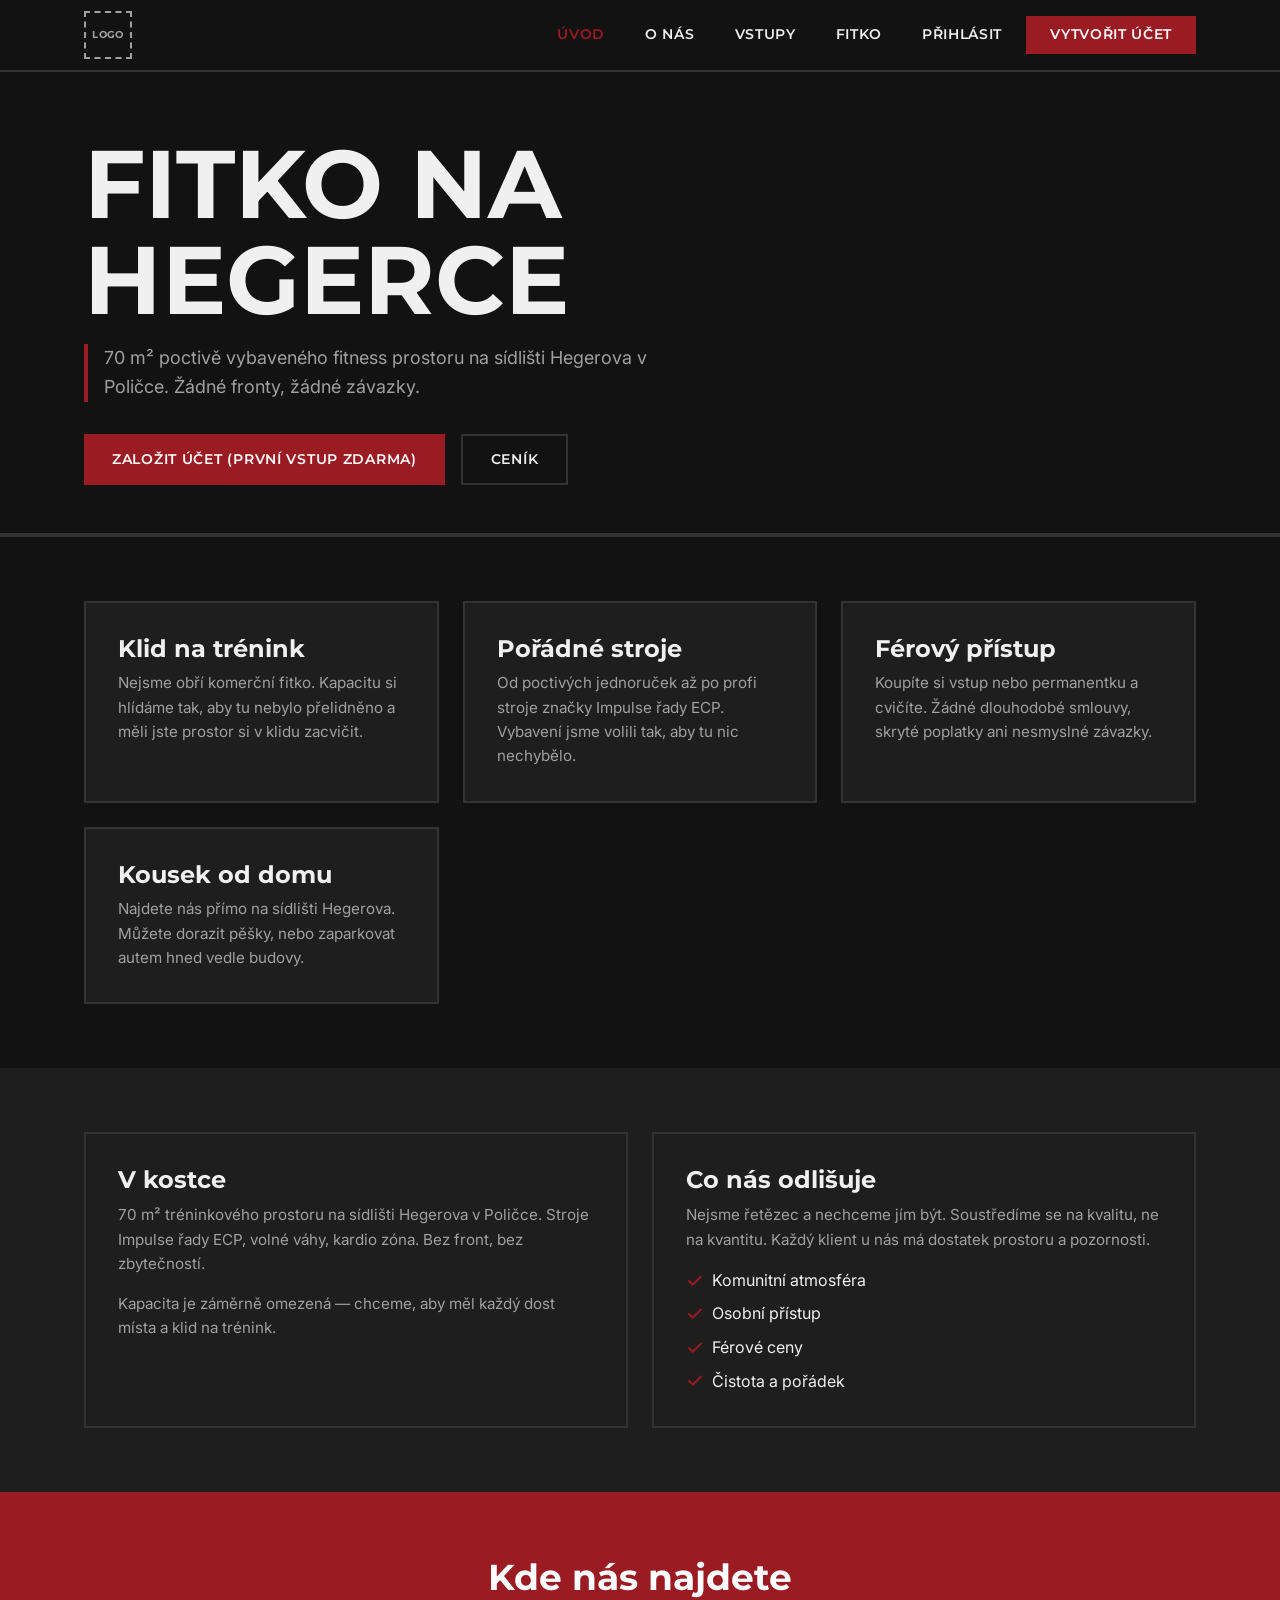
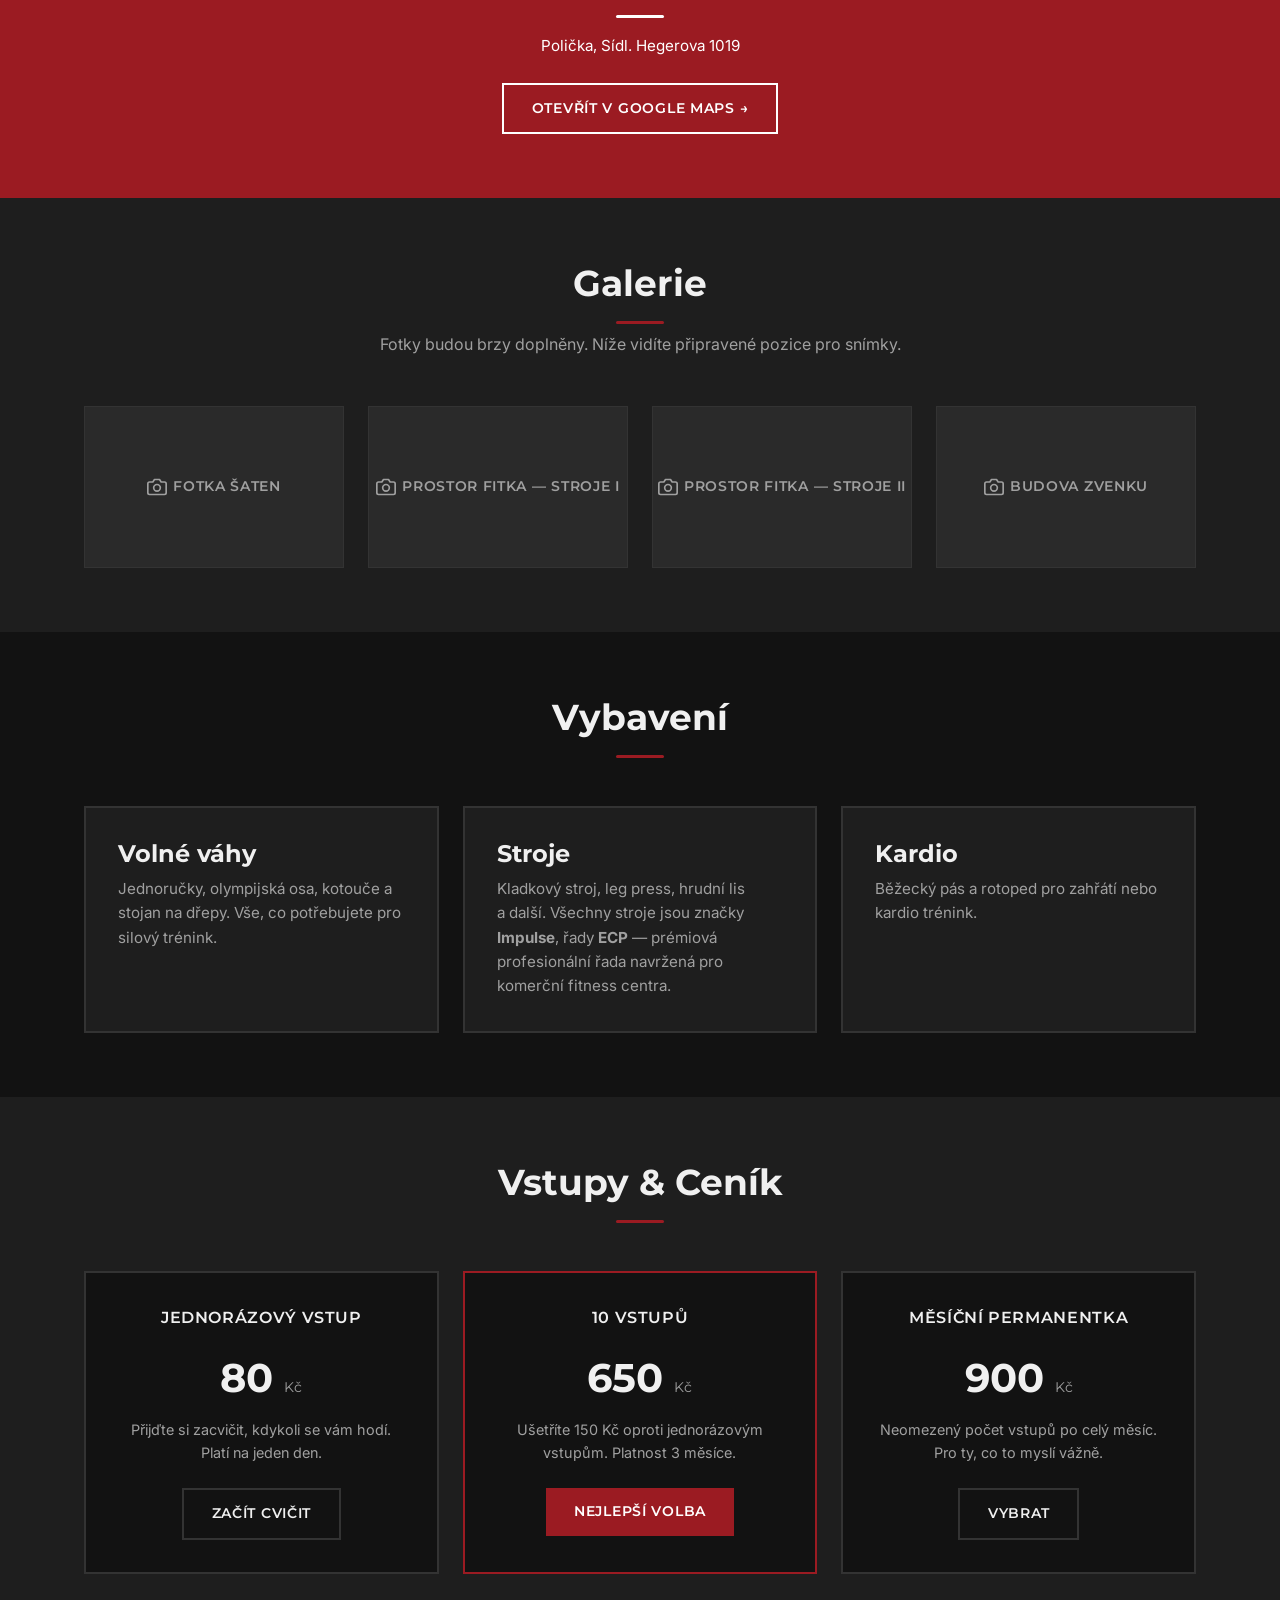
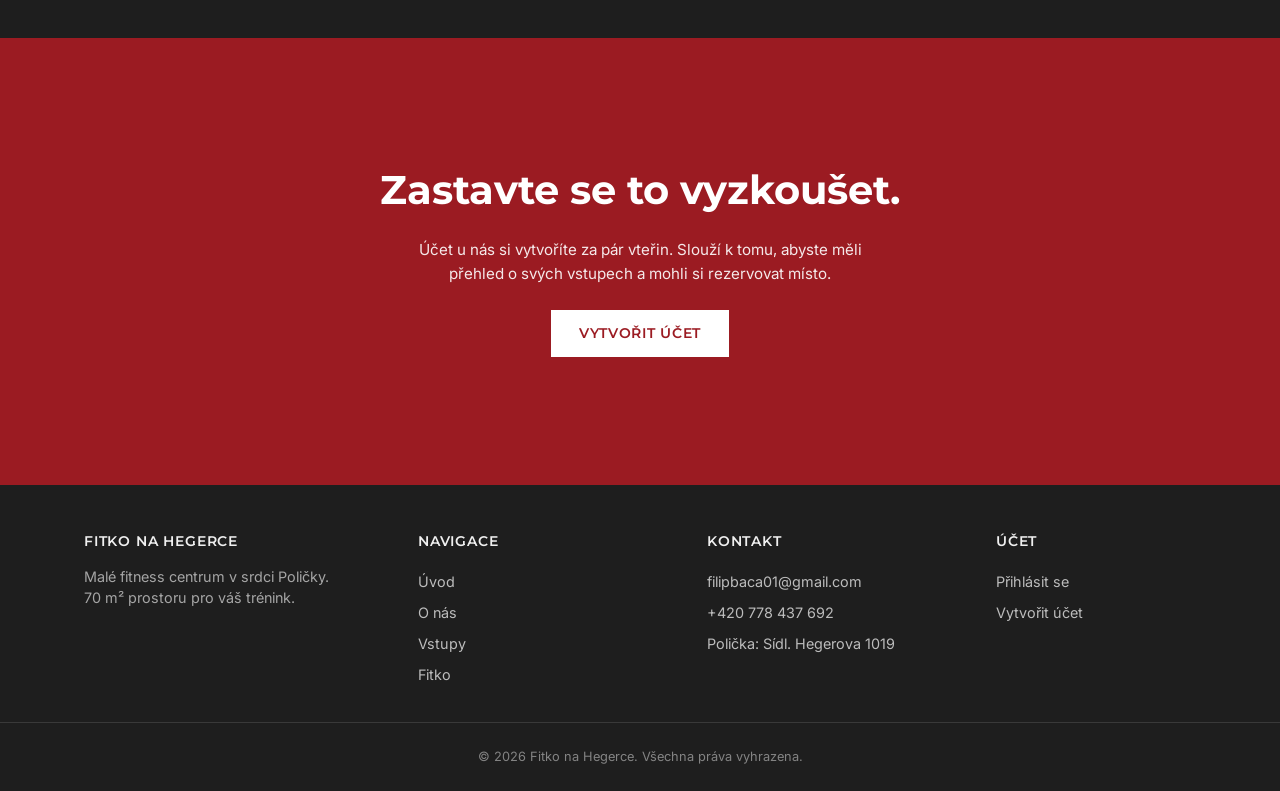
==== commit 05e74666: "Add files via upload" ====
--- a/index.html
+++ b/index.html
@@ -57,7 +57,141 @@
       </div>
     </section>
 
+    <!-- SEKCE: O NÁS -->
+    <section class="section section--alt" id="o-nas">
+      <div class="container">
+        <div class="card-grid card-grid--2">
+          <div class="card fade-in">
+            <h3>V kostce</h3>
+            <p>70&nbsp;m² tréninkového prostoru na sídlišti Hegerova v&nbsp;Poličce. Stroje Impulse řady ECP, volné váhy, kardio zóna. Bez front, bez zbytečností.</p>
+            <p class="mt-md">Kapacita je záměrně omezená — chceme, aby měl každý dost místa a&nbsp;klid na trénink.</p>
+          </div>
+          <div class="card fade-in">
+            <h3>Co nás odlišuje</h3>
+            <p>Nejsme řetězec a&nbsp;nechceme jím být. Soustředíme se na kvalitu, ne na kvantitu. Každý klient u&nbsp;nás má dostatek prostoru a&nbsp;pozornosti.</p>
+            <ul class="check-list">
+              <li>
+                <svg xmlns="http://www.w3.org/2000/svg" width="18" height="18" viewBox="0 0 24 24" fill="none" stroke="currentColor" stroke-width="2.5" stroke-linecap="round" stroke-linejoin="round"><polyline points="20 6 9 17 4 12"/></svg>
+                Komunitní atmosféra
+              </li>
+              <li>
+                <svg xmlns="http://www.w3.org/2000/svg" width="18" height="18" viewBox="0 0 24 24" fill="none" stroke="currentColor" stroke-width="2.5" stroke-linecap="round" stroke-linejoin="round"><polyline points="20 6 9 17 4 12"/></svg>
+                Osobní přístup
+              </li>
+              <li>
+                <svg xmlns="http://www.w3.org/2000/svg" width="18" height="18" viewBox="0 0 24 24" fill="none" stroke="currentColor" stroke-width="2.5" stroke-linecap="round" stroke-linejoin="round"><polyline points="20 6 9 17 4 12"/></svg>
+                Férové ceny
+              </li>
+              <li>
+                <svg xmlns="http://www.w3.org/2000/svg" width="18" height="18" viewBox="0 0 24 24" fill="none" stroke="currentColor" stroke-width="2.5" stroke-linecap="round" stroke-linejoin="round"><polyline points="20 6 9 17 4 12"/></svg>
+                Čistota a pořádek
+              </li>
+            </ul>
+          </div>
+        </div>
+      </div>
+    </section>
+
+    <section class="section section--primary">
+      <div class="container text-center fade-in">
+        <h2>Kde nás najdete</h2>
+        <div class="accent-line"></div>
+        <p class="mt-md form-subtitle">
+          Polička, Sídl. Hegerova 1019
+        </p>
+        <a href="https://www.google.com/maps/search/?api=1&query=S%C3%ADdl.+Hegerova+1019,+Poli%C4%8Dka" target="_blank" rel="noopener noreferrer" class="btn btn--secondary mt-lg">
+          Otevřít v Google Maps →
+        </a>
+      </div>
+    </section>
+
+    <!-- SEKCE: FITKO -->
+    <section class="section section--alt" id="fitko">
+      <div class="container">
+        <div class="section__header fade-in">
+          <h2>Galerie</h2>
+          <div class="accent-line"></div>
+          <p>Fotky budou brzy doplněny. Níže vidíte připravené pozice pro snímky.</p>
+        </div>
+
+        <div class="gallery-grid fade-in">
+          <div class="gallery-placeholder">
+            <svg xmlns="http://www.w3.org/2000/svg" width="20" height="20" viewBox="0 0 24 24" fill="none" stroke="currentColor" stroke-width="2" stroke-linecap="round" stroke-linejoin="round"><path d="M23 19a2 2 0 0 1-2 2H3a2 2 0 0 1-2-2V8a2 2 0 0 1 2-2h4l2-3h6l2 3h4a2 2 0 0 1 2 2z"/><circle cx="12" cy="13" r="4"/></svg> Fotka šaten
+          </div>
+          <div class="gallery-placeholder">
+            <svg xmlns="http://www.w3.org/2000/svg" width="20" height="20" viewBox="0 0 24 24" fill="none" stroke="currentColor" stroke-width="2" stroke-linecap="round" stroke-linejoin="round"><path d="M23 19a2 2 0 0 1-2 2H3a2 2 0 0 1-2-2V8a2 2 0 0 1 2-2h4l2-3h6l2 3h4a2 2 0 0 1 2 2z"/><circle cx="12" cy="13" r="4"/></svg> Prostor fitka — stroje I
+          </div>
+          <div class="gallery-placeholder">
+            <svg xmlns="http://www.w3.org/2000/svg" width="20" height="20" viewBox="0 0 24 24" fill="none" stroke="currentColor" stroke-width="2" stroke-linecap="round" stroke-linejoin="round"><path d="M23 19a2 2 0 0 1-2 2H3a2 2 0 0 1-2-2V8a2 2 0 0 1 2-2h4l2-3h6l2 3h4a2 2 0 0 1 2 2z"/><circle cx="12" cy="13" r="4"/></svg> Prostor fitka — stroje II
+          </div>
+          <div class="gallery-placeholder">
+            <svg xmlns="http://www.w3.org/2000/svg" width="20" height="20" viewBox="0 0 24 24" fill="none" stroke="currentColor" stroke-width="2" stroke-linecap="round" stroke-linejoin="round"><path d="M23 19a2 2 0 0 1-2 2H3a2 2 0 0 1-2-2V8a2 2 0 0 1 2-2h4l2-3h6l2 3h4a2 2 0 0 1 2 2z"/><circle cx="12" cy="13" r="4"/></svg> Budova zvenku
+          </div>
+        </div>
+      </div>
+    </section>
+
     <section class="section">
+      <div class="container">
+        <div class="section__header fade-in">
+          <h2>Vybavení</h2>
+          <div class="accent-line"></div>
+        </div>
+        <div class="card-grid card-grid--3 fade-in">
+          <div class="card">
+            <h3>Volné váhy</h3>
+            <p>Jednoručky, olympijská osa, kotouče a stojan na dřepy. Vše, co potřebujete pro silový trénink.</p>
+          </div>
+          <div class="card">
+            <h3>Stroje</h3>
+            <p>Kladkový stroj, leg press, hrudní lis a&nbsp;další. Všechny stroje jsou značky <strong>Impulse</strong>, řady <strong>ECP</strong>&nbsp;— prémiová profesionální řada navržená pro komerční fitness centra.</p>
+          </div>
+          <div class="card">
+            <h3>Kardio</h3>
+            <p>Běžecký pás a rotoped pro zahřátí nebo kardio trénink.</p>
+          </div>
+        </div>
+      </div>
+    </section>
+
+    <!-- SEKCE: VSTUPY & CENÍK -->
+    <section class="section section--alt" id="vstupy">
+      <div class="container">
+        <div class="section__header fade-in">
+          <h2>Vstupy &amp; Ceník</h2>
+          <div class="accent-line"></div>
+        </div>
+        <div class="pricing-grid fade-in">
+          <!-- Single entry -->
+          <div class="pricing-card">
+            <span class="price-label">Jednorázový vstup</span>
+            <div class="price">80 <span class="price-unit">Kč</span></div>
+            <p>Přijďte si zacvičit, kdykoli se vám hodí. Platí na jeden den.</p>
+            <a href="registrace.html" class="btn btn--secondary">Začít cvičit</a>
+          </div>
+
+          <!-- 10-pass -->
+          <div class="pricing-card featured">
+            <span class="price-label">10 vstupů</span>
+            <div class="price">650 <span class="price-unit">Kč</span></div>
+            <p>Ušetříte 150&nbsp;Kč oproti jednorázovým vstupům. Platnost 3&nbsp;měsíce.</p>
+            <a href="registrace.html" class="btn btn--primary">Nejlepší volba</a>
+          </div>
+
+          <!-- Monthly -->
+          <div class="pricing-card">
+            <span class="price-label">Měsíční permanentka</span>
+            <div class="price">900 <span class="price-unit">Kč</span></div>
+            <p>Neomezený počet vstupů po celý měsíc. Pro ty, co to myslí vážně.</p>
+            <a href="registrace.html" class="btn btn--secondary">Vybrat</a>
+          </div>
+        </div>
+      </div>
+    </section>
+
+
+
+    <section class="section section--primary">
       <div class="container fade-in">
         <div class="card card--cta">
           <h2 class="mb-lg">Zastavte se to vyzkoušet.</h2>
--- a/style.css
+++ b/style.css
@@ -9,16 +9,22 @@
 :root {
   /* Brand palette */
   --clr-primary: #9B1B22;
-  --clr-primary-hover: #b92028; /* Světlejší červená pro hover na tmavém pozadí */
-  --clr-secondary: #A0A0A0; /* Světlejší šedá pro podnadpisy */
-  --clr-text: #F0F0F0; /* Off-white pro hlavní text, ne čistá bílá */
-  
+  --clr-primary-hover: #b92028;
+  /* Světlejší červená pro hover na tmavém pozadí */
+  --clr-secondary: #A0A0A0;
+  /* Světlejší šedá pro podnadpisy */
+  --clr-text: #F0F0F0;
+  /* Off-white pro hlavní text, ne čistá bílá */
+
   /* Dark mode backgrounds */
-  --clr-bg: #121212; /* Hluboká asfaltová šedá */
-  --clr-bg-alt: #1E1E1E; /* Světlejší vrstva pro karty a sekce */
-  
+  --clr-bg: #121212;
+  /* Hluboká asfaltová šedá */
+  --clr-bg-alt: #1E1E1E;
+  /* Světlejší vrstva pro karty a sekce */
+
   /* Borders and UI */
-  --clr-border: #333333; /* Subtilní tmavé ohraničení */
+  --clr-border: #333333;
+  /* Subtilní tmavé ohraničení */
   --clr-placeholder-bg: #2A2A2A;
   --clr-error: #ef4444;
 
@@ -147,10 +153,13 @@
 }
 
 /* ---------- NAVBAR ---------- */
-.navbar {
+#navbar {
   position: sticky;
   top: 0;
   z-index: 1000;
+}
+
+.navbar {
   height: var(--nav-height);
   background: var(--clr-bg);
   border-bottom: 2px solid var(--clr-border);
@@ -391,19 +400,35 @@
 }
 
 /* ---------- CARD CTA (large padding variant) ---------- */
-.card--cta {
+.card.card--cta {
   padding: var(--sp-3xl);
-}
-
-.card--cta h2 {
+  background: transparent;
+  border: none;
+  text-align: center;
+}
+
+.card.card--cta h2 {
   font-size: clamp(1.75rem, 4vw, 2.5rem);
-}
-
-.card--cta p {
-  color: var(--clr-secondary);
+  color: #FFFFFF;
+}
+
+.card.card--cta p {
+  color: rgba(255, 255, 255, 0.9);
   max-width: 480px;
-}
-
+  margin-left: auto;
+  margin-right: auto;
+}
+
+.card.card--cta .btn--primary {
+  background: #FFFFFF;
+  color: var(--clr-primary);
+  border-color: #FFFFFF;
+}
+
+.card.card--cta .btn--primary:hover {
+  background: transparent;
+  color: #FFFFFF;
+}
 /* ---------- FORM PAGE HEADING ---------- */
 .form-heading {
   font-size: clamp(1.5rem, 3vw, 2rem);
@@ -467,6 +492,30 @@
 
 .section--alt {
   background: var(--clr-bg-alt);
+}
+
+.section--primary {
+  background: var(--clr-primary);
+  color: #FFFFFF;
+}
+
+.section--primary h2,
+.section--primary .form-subtitle {
+  color: #FFFFFF;
+}
+
+.section--primary .accent-line {
+  background: #FFFFFF;
+}
+
+.section--primary .btn--secondary {
+  border-color: #FFFFFF;
+  color: #FFFFFF;
+}
+
+.section--primary .btn--secondary:hover {
+  background: #FFFFFF;
+  color: var(--clr-primary);
 }
 
 .section__header {
